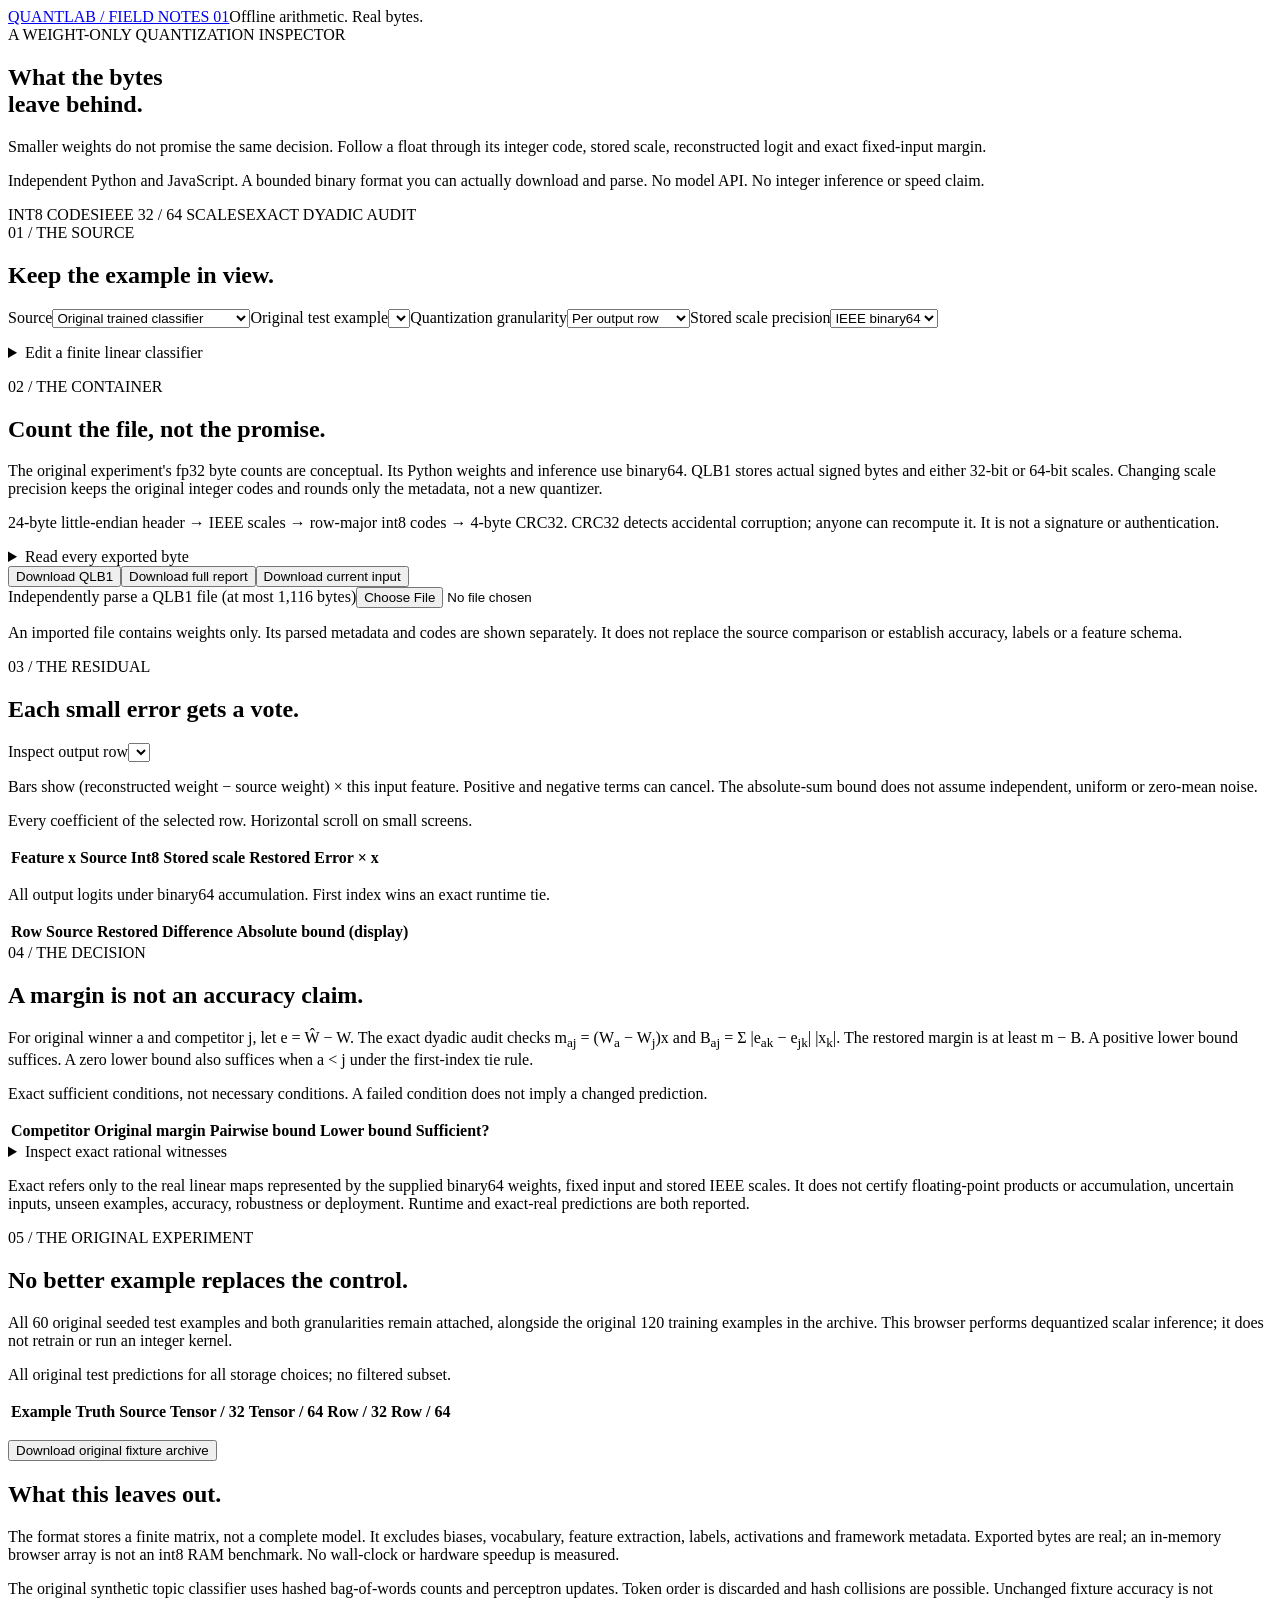
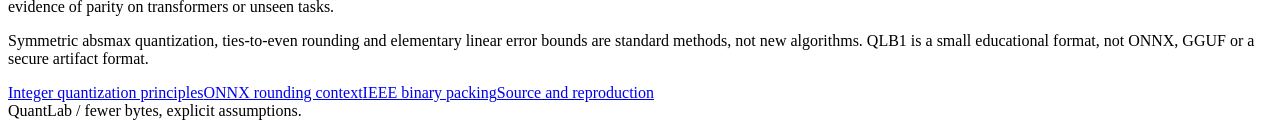
==== docs/index.html @ 5b0b062d "Add docs/index.html for packed quantization inspector" ====
<!doctype html><html lang="en"><head><meta charset="utf-8"><meta name="viewport" content="width=device-width,initial-scale=1"><title>QuantLab / What the bytes leave behind</title><meta name="description" content="Pack symmetric int8 weights, inspect real bytes and independently audit exact fixed-input linear margins."><link rel="stylesheet" href="style.css"></head><body><header><a href="https://github.com/midya8/quantlab">QUANTLAB / FIELD NOTES 01</a><span>Offline arithmetic. Real bytes.</span></header><main><section class="hero"><div class="eyebrow">A WEIGHT-ONLY QUANTIZATION INSPECTOR</div><h1>What the bytes<br>leave behind.</h1><p class="lead">Smaller weights do not promise the same decision. Follow a float through its integer code, stored scale, reconstructed logit and exact fixed-input margin.</p><p>Independent Python and JavaScript. A bounded binary format you can actually download and parse. No model API. No integer inference or speed claim.</p><div class="tags"><span>INT8 CODES</span><span>IEEE 32 / 64 SCALES</span><span>EXACT DYADIC AUDIT</span></div></section>
<section aria-labelledby="choose"><div class="sectionhead"><span>01 / THE SOURCE</span><h2 id="choose">Keep the example in view.</h2></div><div class="controls"><label>Source<select id="fixture"><option value="original">Original trained classifier</option><option value="study">Original row-magnitude study</option><option value="flip">Small-error prediction flip</option><option value="tie">Tie retained by first-index rule</option><option value="scale">Scale-storage rounding</option><option value="zero">All-zero weights</option></select></label><label id="sampleLabel">Original test example<select id="sample"></select></label><label>Quantization granularity<select id="mode"><option value="per-channel">Per output row</option><option value="per-tensor">One tensor scale</option></select></label><label>Stored scale precision<select id="bits"><option value="64">IEEE binary64</option><option value="32">IEEE binary32</option></select></label></div><p id="sourceNote"></p><details><summary>Edit a finite linear classifier</summary><p>2..8 output rows, 1..128 features; finite nonboolean values with magnitude at most 1,000,000. No bias. Inputs are parsed as binary64. Applying an invalid input clears the report and disables downloads.</p><label for="input">Weights and this input vector, JSON only</label><textarea id="input" spellcheck="false" rows="9"></textarea><button id="apply">Apply custom input</button></details><p id="status" role="status" aria-live="polite"></p></section>
<section aria-labelledby="bytes"><div class="sectionhead"><span>02 / THE CONTAINER</span><h2 id="bytes">Count the file, not the promise.</h2></div><div id="sizes" class="cards"></div><p>The original experiment's fp32 byte counts are conceptual. Its Python weights and inference use binary64. QLB1 stores actual signed bytes and either 32-bit or 64-bit scales. Changing scale precision keeps the original integer codes and rounds only the metadata, not a new quantizer.</p><div id="layout" class="layout" aria-label="Binary file byte layout"></div><p>24-byte little-endian header → IEEE scales → row-major int8 codes → 4-byte CRC32. CRC32 detects accidental corruption; anyone can recompute it. It is not a signature or authentication.</p><details><summary>Read every exported byte</summary><pre id="hex"></pre></details><div class="actions"><button id="binary" class="export">Download QLB1</button><button id="report" class="export">Download full report</button><button id="json" class="export">Download current input</button></div><div class="import"><label for="upload">Independently parse a QLB1 file (at most 1,116 bytes)</label><input id="upload" type="file" accept=".qlb,application/octet-stream"><p id="importStatus" role="status"></p><pre id="importResult"></pre><p>An imported file contains weights only. Its parsed metadata and codes are shown separately. It does not replace the source comparison or establish accuracy, labels or a feature schema.</p></div></section>
<section aria-labelledby="error"><div class="sectionhead"><span>03 / THE RESIDUAL</span><h2 id="error">Each small error gets a vote.</h2></div><label>Inspect output row<select id="row"></select></label><div id="rowSummary" class="note"></div><div id="chart" class="chart" aria-label="Signed quantization contribution chart"></div><p>Bars show (reconstructed weight − source weight) × this input feature. Positive and negative terms can cancel. The absolute-sum bound does not assume independent, uniform or zero-mean noise.</p><p class="tablecaption">Every coefficient of the selected row. Horizontal scroll on small screens.</p><div class="tablewrap"><table aria-label="Every coefficient of the selected row. Horizontal scroll on small screens."><thead><tr><th>Feature</th><th>x</th><th>Source</th><th>Int8</th><th>Stored scale</th><th>Restored</th><th>Error × x</th></tr></thead><tbody id="cells"></tbody></table></div><p class="tablecaption">All output logits under binary64 accumulation. First index wins an exact runtime tie.</p><div class="tablewrap"><table aria-label="All output logits under binary64 accumulation. First index wins an exact runtime tie."><thead><tr><th>Row</th><th>Source</th><th>Restored</th><th>Difference</th><th>Absolute bound (display)</th></tr></thead><tbody id="logits"></tbody></table></div></section>
<section aria-labelledby="margin"><div class="sectionhead"><span>04 / THE DECISION</span><h2 id="margin">A margin is not an accuracy claim.</h2></div><div id="decision" class="decision"></div><p>For original winner a and competitor j, let e = Ŵ − W. The exact dyadic audit checks m<sub>aj</sub> = (W<sub>a</sub> − W<sub>j</sub>)x and B<sub>aj</sub> = Σ |e<sub>ak</sub> − e<sub>jk</sub>| |x<sub>k</sub>|. The restored margin is at least m − B. A positive lower bound suffices. A zero lower bound also suffices when a &lt; j under the first-index tie rule.</p><p class="tablecaption">Exact sufficient conditions, not necessary conditions. A failed condition does not imply a changed prediction.</p><div class="tablewrap"><table aria-label="Exact sufficient conditions, not necessary conditions. A failed condition does not imply a changed prediction."><thead><tr><th>Competitor</th><th>Original margin</th><th>Pairwise bound</th><th>Lower bound</th><th>Sufficient?</th></tr></thead><tbody id="pairs"></tbody></table></div><details><summary>Inspect exact rational witnesses</summary><pre id="rational"></pre></details><p class="warning">Exact refers only to the real linear maps represented by the supplied binary64 weights, fixed input and stored IEEE scales. It does not certify floating-point products or accumulation, uncertain inputs, unseen examples, accuracy, robustness or deployment. Runtime and exact-real predictions are both reported.</p></section>
<section aria-labelledby="original"><div class="sectionhead"><span>05 / THE ORIGINAL EXPERIMENT</span><h2 id="original">No better example replaces the control.</h2></div><p>All 60 original seeded test examples and both granularities remain attached, alongside the original 120 training examples in the archive. This browser performs dequantized scalar inference; it does not retrain or run an integer kernel.</p><div id="originalResults" class="cards"></div><p class="tablecaption">All original test predictions for all storage choices; no filtered subset.</p><div class="tablewrap"><table aria-label="All original test predictions for all storage choices; no filtered subset."><thead><tr><th>Example</th><th>Truth</th><th>Source</th><th>Tensor / 32</th><th>Tensor / 64</th><th>Row / 32</th><th>Row / 64</th></tr></thead><tbody id="examples"></tbody></table></div><p id="studyResult"></p><button id="archive">Download original fixture archive</button></section>
<section class="limits"><h2>What this leaves out.</h2><p>The format stores a finite matrix, not a complete model. It excludes biases, vocabulary, feature extraction, labels, activations and framework metadata. Exported bytes are real; an in-memory browser array is not an int8 RAM benchmark. No wall-clock or hardware speedup is measured.</p><p>The original synthetic topic classifier uses hashed bag-of-words counts and perceptron updates. Token order is discarded and hash collisions are possible. Unchanged fixture accuracy is not evidence of parity on transformers or unseen tasks.</p><p>Symmetric absmax quantization, ties-to-even rounding and elementary linear error bounds are standard methods, not new algorithms. QLB1 is a small educational format, not ONNX, GGUF or a secure artifact format.</p><nav><a href="https://ar5iv.labs.arxiv.org/html/2004.09602">Integer quantization principles</a><a href="https://onnx.ai/onnx/operators/onnx__QuantizeLinear.html">ONNX rounding context</a><a href="https://docs.python.org/3/library/struct.html">IEEE binary packing</a><a href="https://github.com/midya8/quantlab">Source and reproduction</a></nav></section></main><footer>QuantLab / fewer bytes, explicit assumptions.</footer><script src="data.js"></script><script src="quant.js"></script><script src="app.js"></script></body></html>
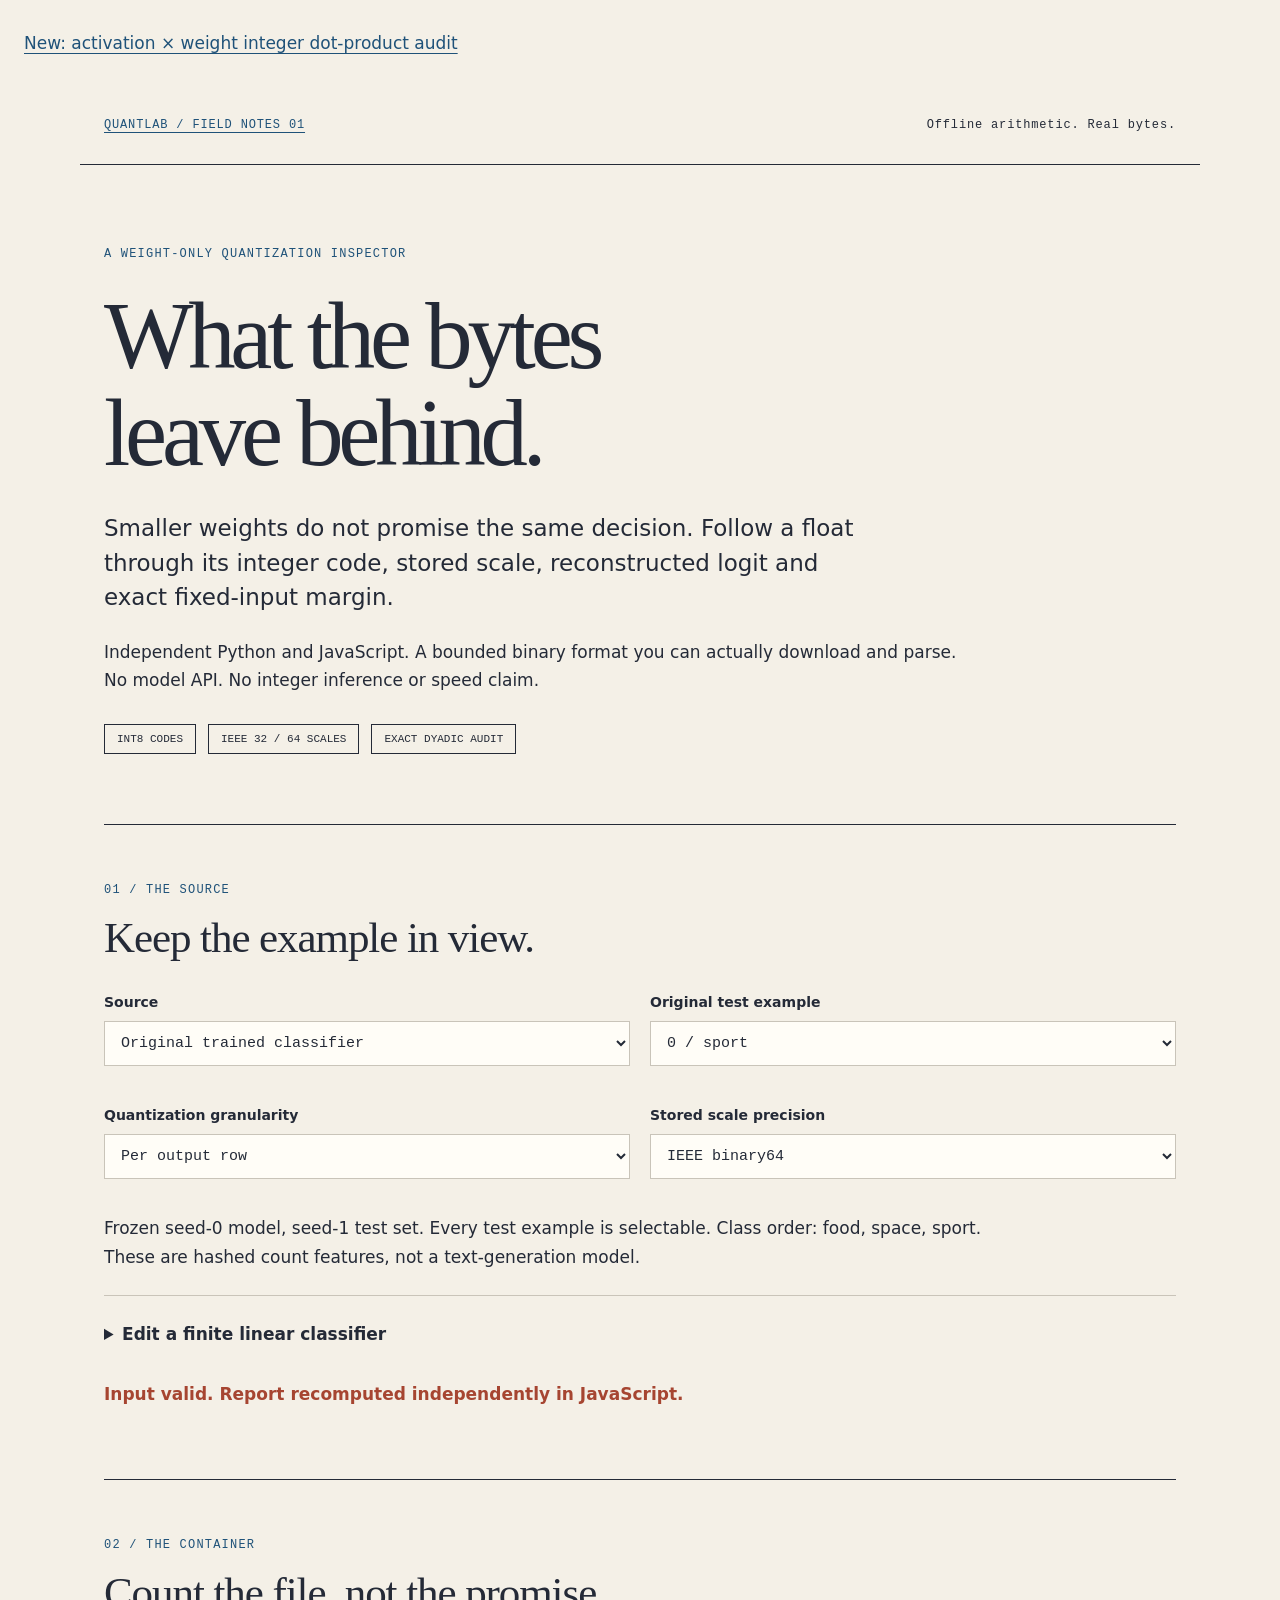
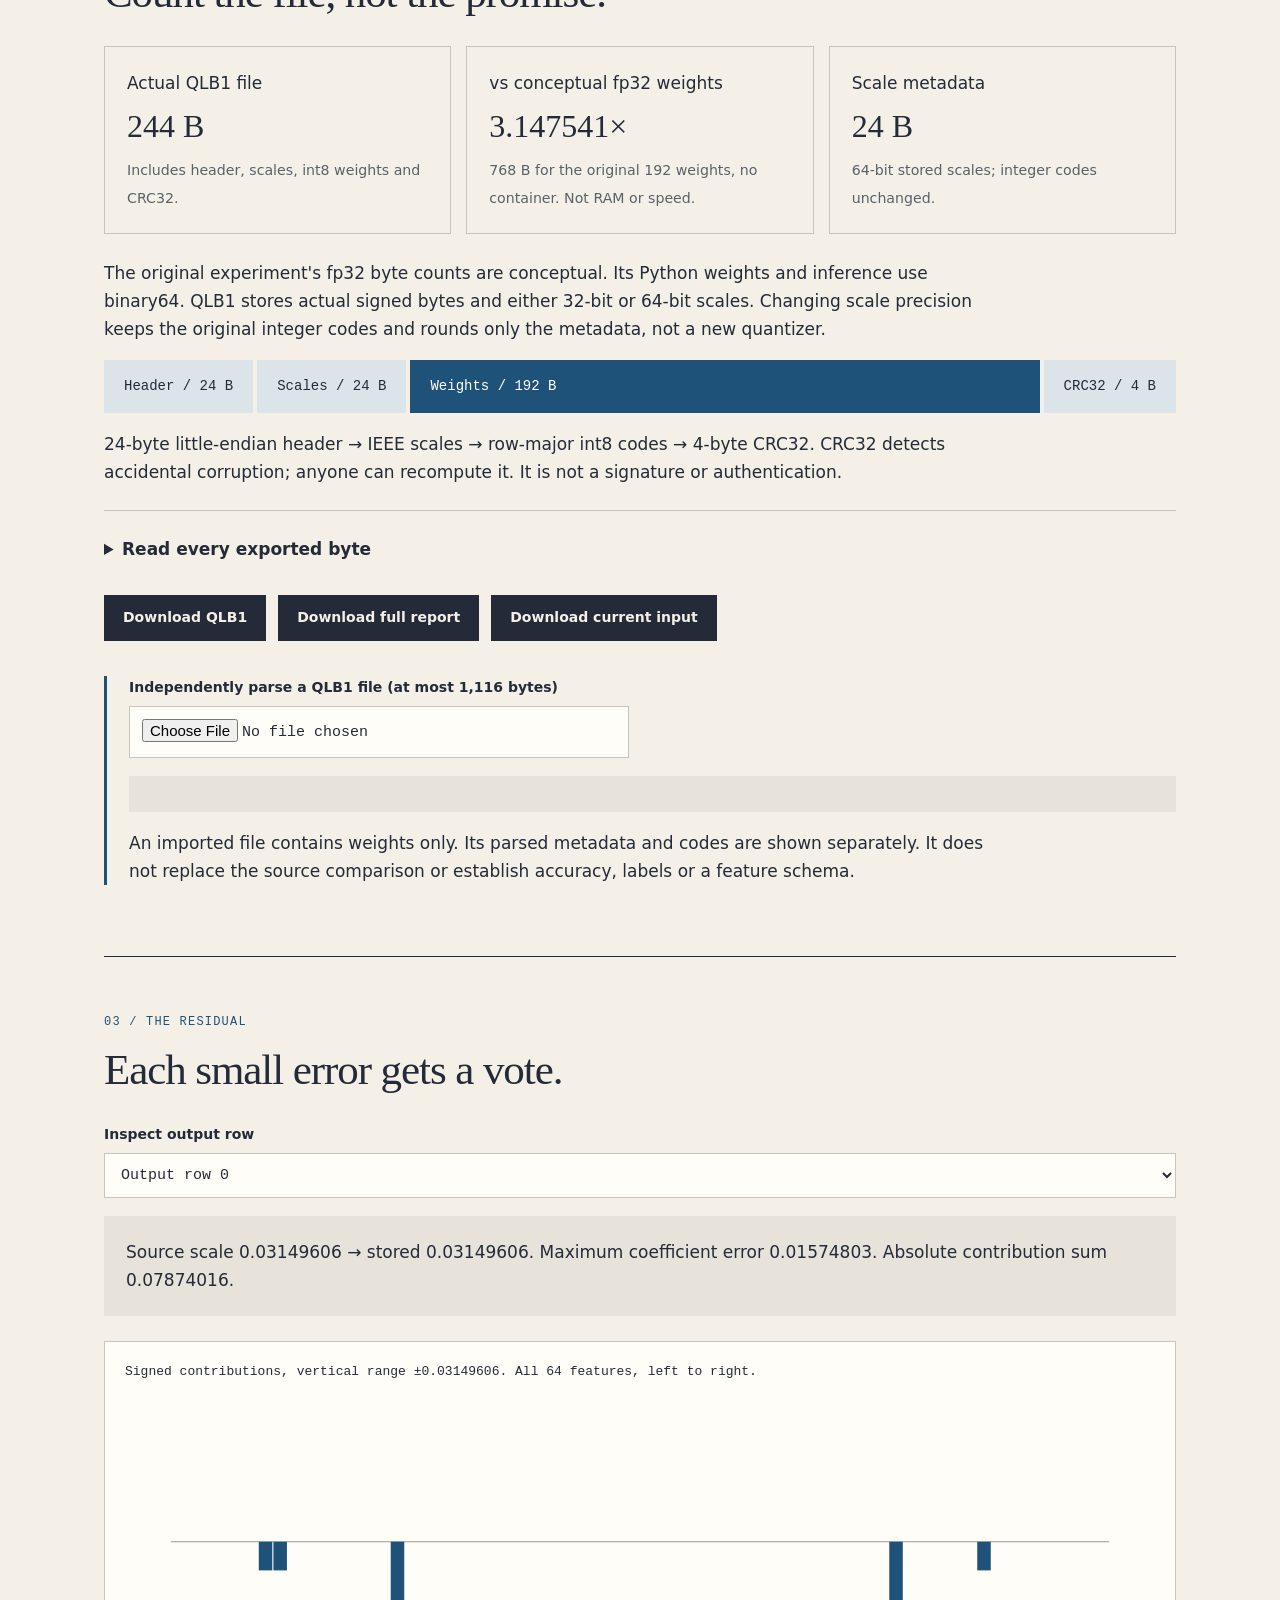
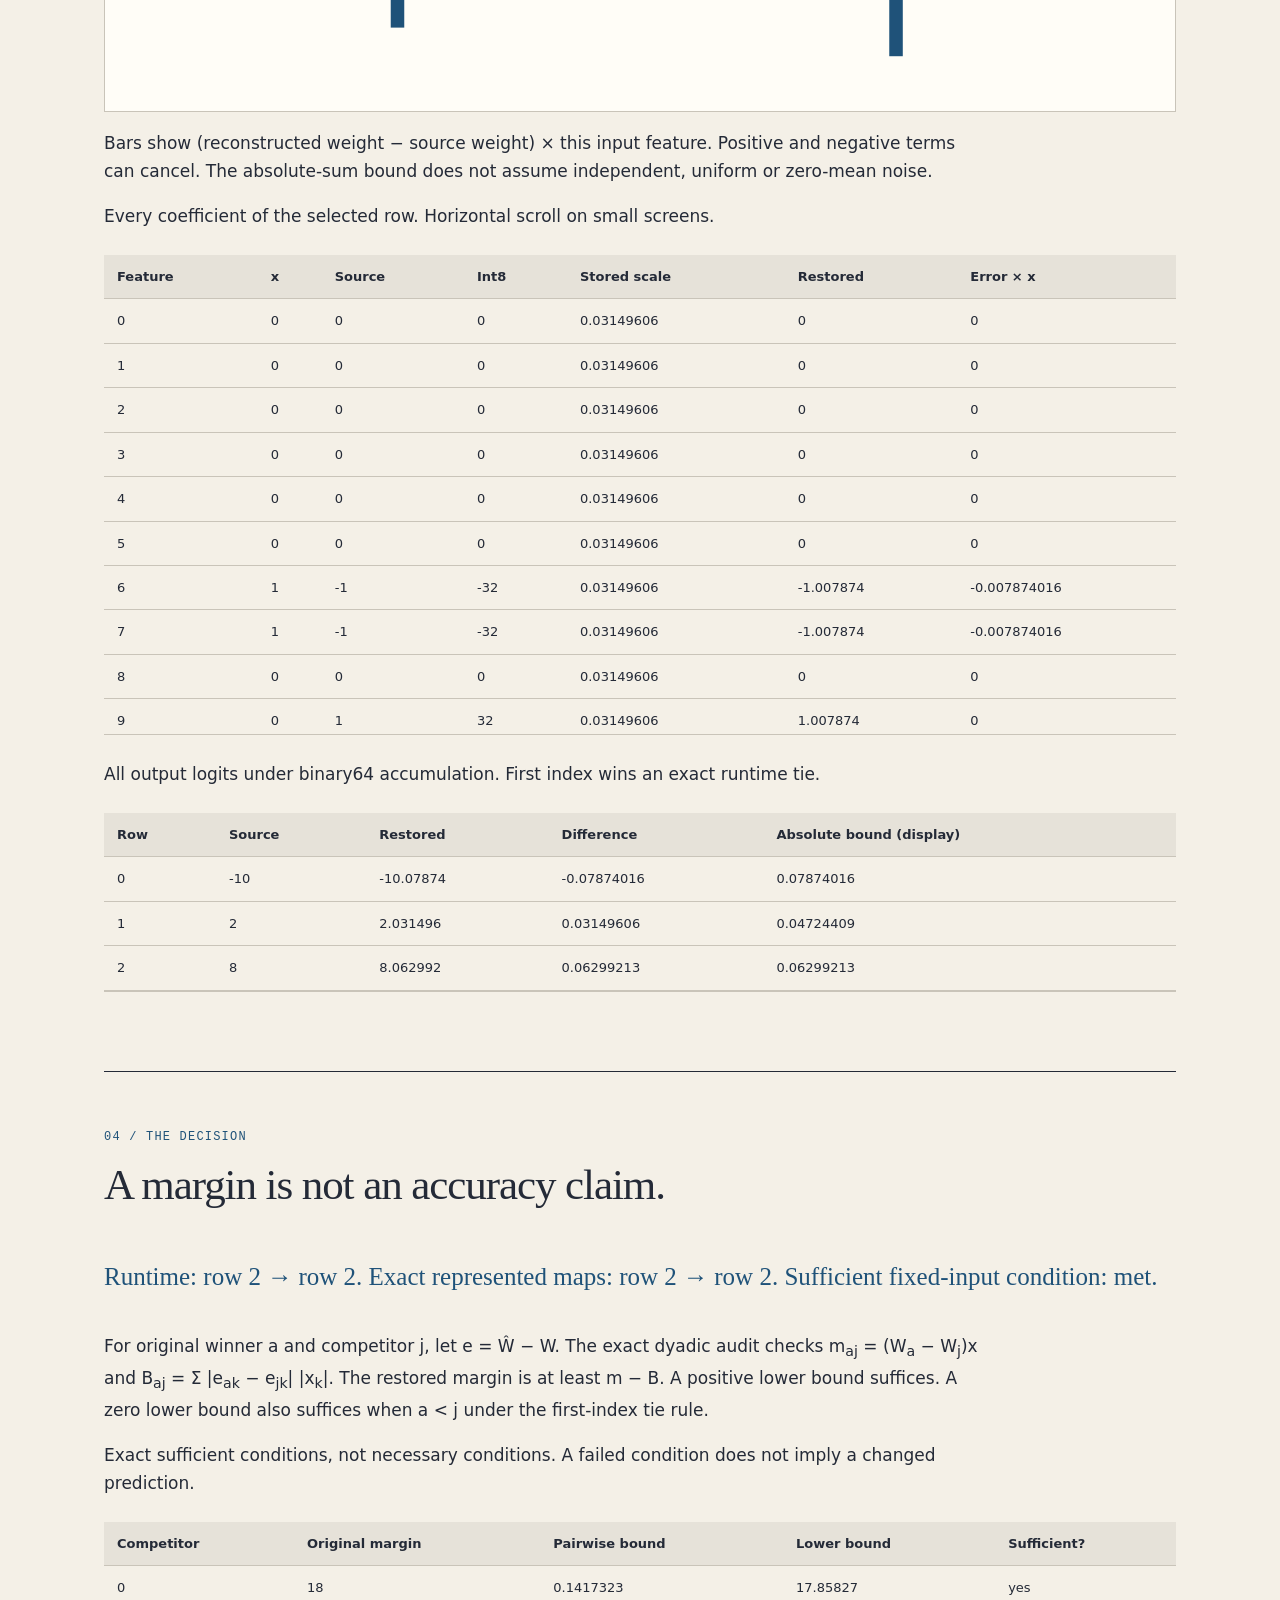
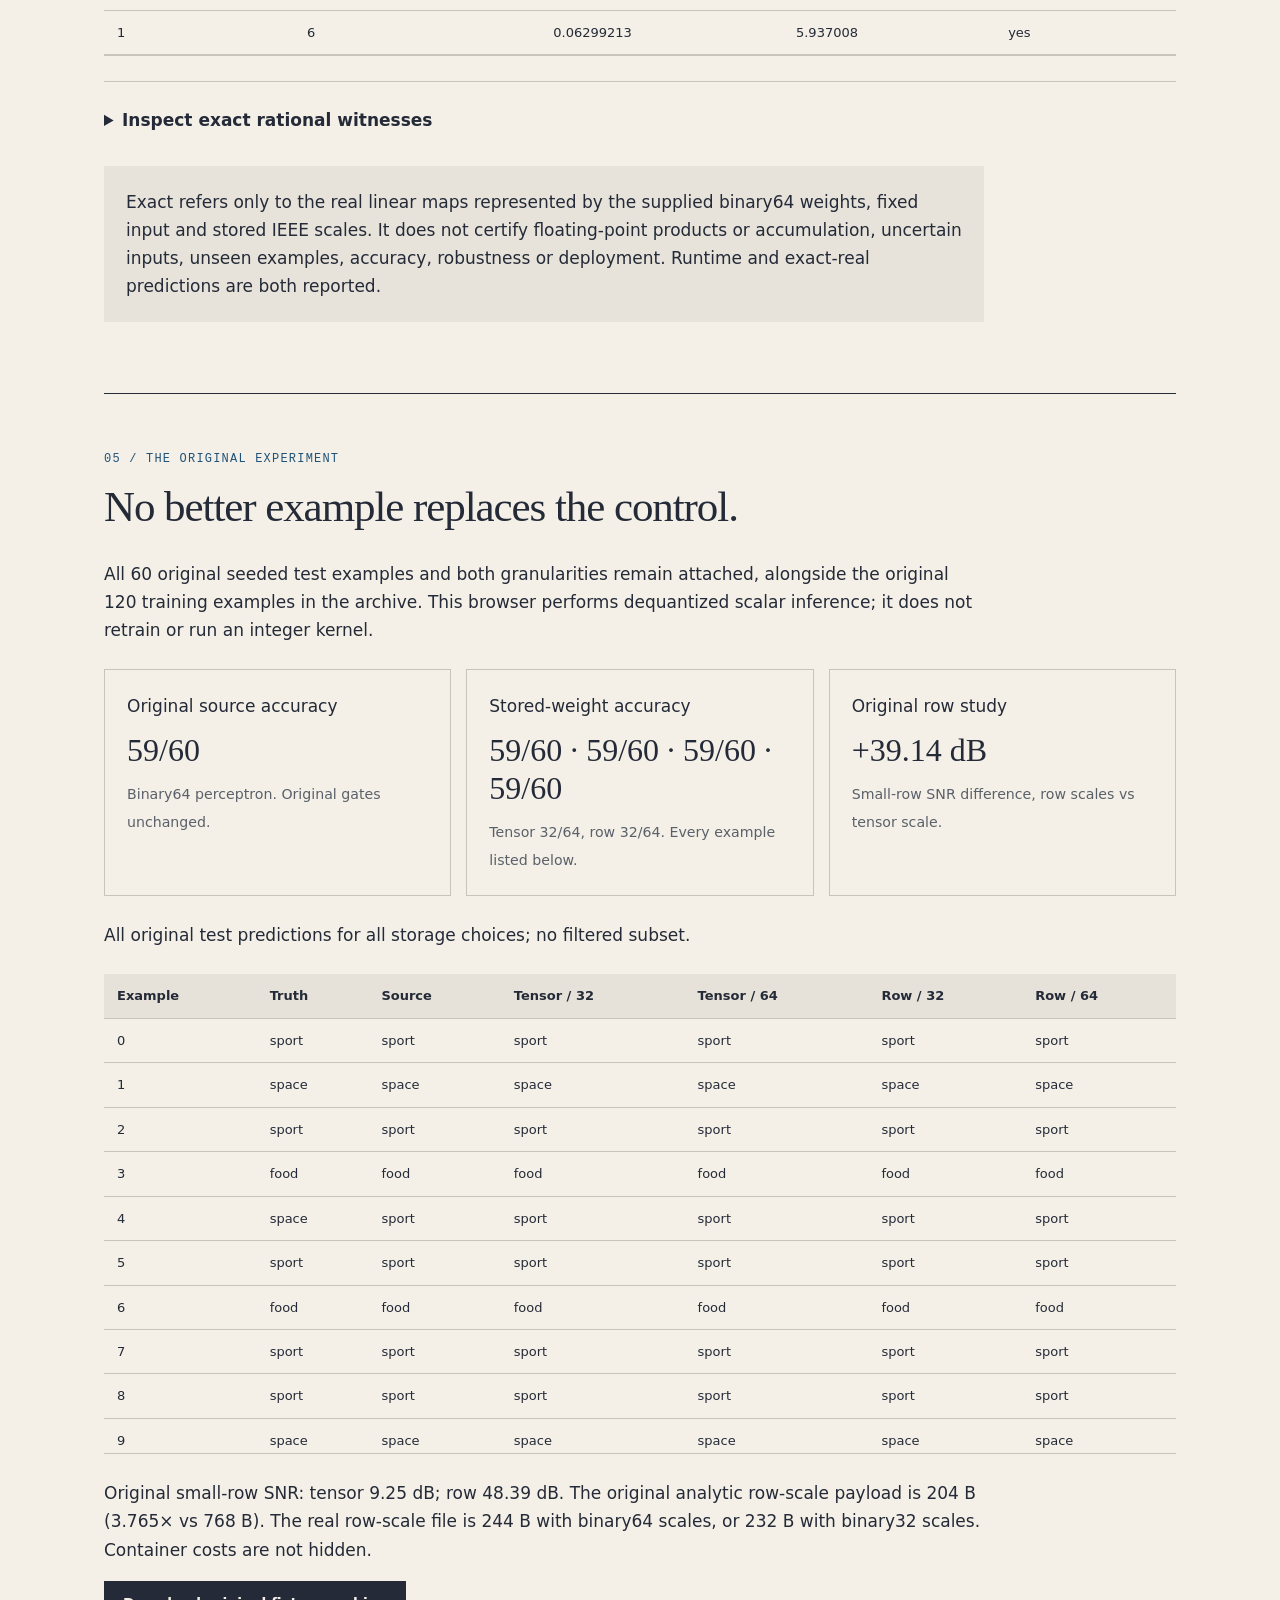
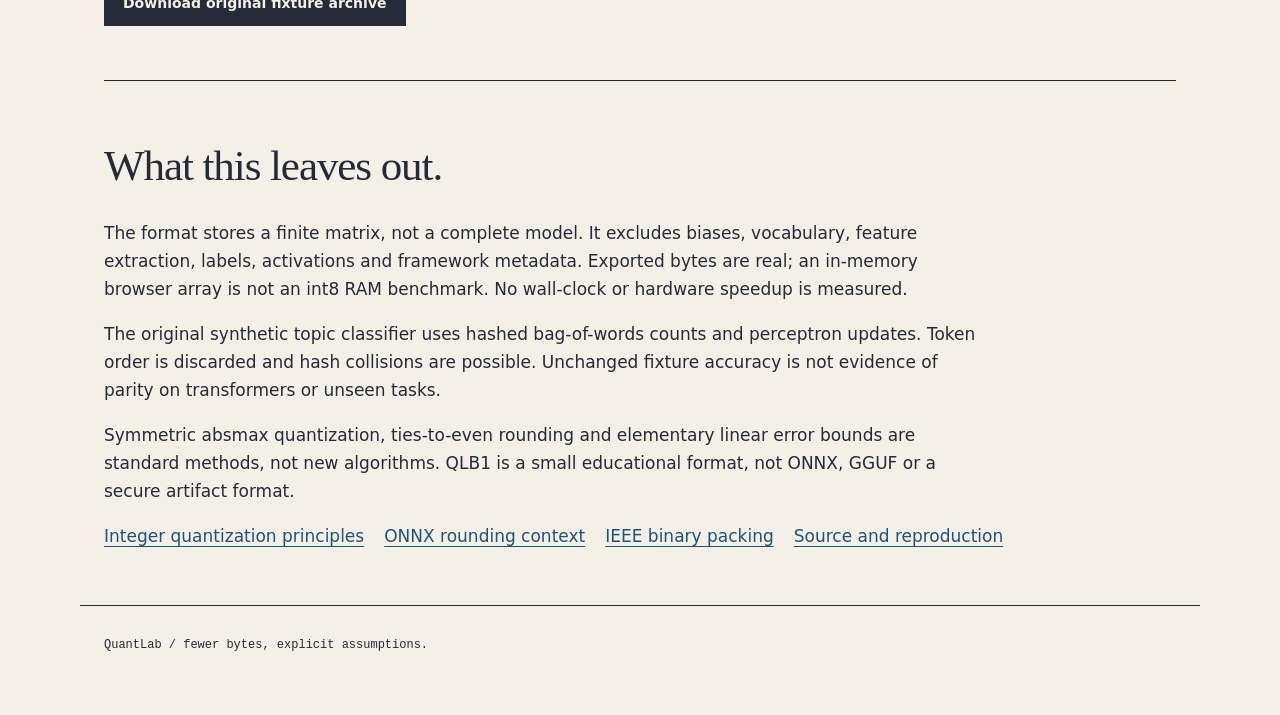
==== commit 1787e797: "QuantLab: activation integer dot-product audit docs/index.html" ====
--- a/docs/index.html
+++ b/docs/index.html
@@ -1,4 +1,5 @@
-<!doctype html><html lang="en"><head><meta charset="utf-8"><meta name="viewport" content="width=device-width,initial-scale=1"><title>QuantLab / What the bytes leave behind</title><meta name="description" content="Pack symmetric int8 weights, inspect real bytes and independently audit exact fixed-input linear margins."><link rel="stylesheet" href="style.css"></head><body><header><a href="https://github.com/midya8/quantlab">QUANTLAB / FIELD NOTES 01</a><span>Offline arithmetic. Real bytes.</span></header><main><section class="hero"><div class="eyebrow">A WEIGHT-ONLY QUANTIZATION INSPECTOR</div><h1>What the bytes<br>leave behind.</h1><p class="lead">Smaller weights do not promise the same decision. Follow a float through its integer code, stored scale, reconstructed logit and exact fixed-input margin.</p><p>Independent Python and JavaScript. A bounded binary format you can actually download and parse. No model API. No integer inference or speed claim.</p><div class="tags"><span>INT8 CODES</span><span>IEEE 32 / 64 SCALES</span><span>EXACT DYADIC AUDIT</span></div></section>
+<!doctype html><html lang="en"><head><meta charset="utf-8"><meta name="viewport" content="width=device-width,initial-scale=1"><title>QuantLab / What the bytes leave behind</title><meta name="description" content="Pack symmetric int8 weights, inspect real bytes and independently audit exact fixed-input linear margins."><link rel="stylesheet" href="style.css"></head><body>
+<p style="padding:12px 24px"><a href="integer.html">New: activation × weight integer dot-product audit</a></p><header><a href="https://github.com/midya8/quantlab">QUANTLAB / FIELD NOTES 01</a><span>Offline arithmetic. Real bytes.</span></header><main><section class="hero"><div class="eyebrow">A WEIGHT-ONLY QUANTIZATION INSPECTOR</div><h1>What the bytes<br>leave behind.</h1><p class="lead">Smaller weights do not promise the same decision. Follow a float through its integer code, stored scale, reconstructed logit and exact fixed-input margin.</p><p>Independent Python and JavaScript. A bounded binary format you can actually download and parse. No model API. No integer inference or speed claim.</p><div class="tags"><span>INT8 CODES</span><span>IEEE 32 / 64 SCALES</span><span>EXACT DYADIC AUDIT</span></div></section>
 <section aria-labelledby="choose"><div class="sectionhead"><span>01 / THE SOURCE</span><h2 id="choose">Keep the example in view.</h2></div><div class="controls"><label>Source<select id="fixture"><option value="original">Original trained classifier</option><option value="study">Original row-magnitude study</option><option value="flip">Small-error prediction flip</option><option value="tie">Tie retained by first-index rule</option><option value="scale">Scale-storage rounding</option><option value="zero">All-zero weights</option></select></label><label id="sampleLabel">Original test example<select id="sample"></select></label><label>Quantization granularity<select id="mode"><option value="per-channel">Per output row</option><option value="per-tensor">One tensor scale</option></select></label><label>Stored scale precision<select id="bits"><option value="64">IEEE binary64</option><option value="32">IEEE binary32</option></select></label></div><p id="sourceNote"></p><details><summary>Edit a finite linear classifier</summary><p>2..8 output rows, 1..128 features; finite nonboolean values with magnitude at most 1,000,000. No bias. Inputs are parsed as binary64. Applying an invalid input clears the report and disables downloads.</p><label for="input">Weights and this input vector, JSON only</label><textarea id="input" spellcheck="false" rows="9"></textarea><button id="apply">Apply custom input</button></details><p id="status" role="status" aria-live="polite"></p></section>
 <section aria-labelledby="bytes"><div class="sectionhead"><span>02 / THE CONTAINER</span><h2 id="bytes">Count the file, not the promise.</h2></div><div id="sizes" class="cards"></div><p>The original experiment's fp32 byte counts are conceptual. Its Python weights and inference use binary64. QLB1 stores actual signed bytes and either 32-bit or 64-bit scales. Changing scale precision keeps the original integer codes and rounds only the metadata, not a new quantizer.</p><div id="layout" class="layout" aria-label="Binary file byte layout"></div><p>24-byte little-endian header → IEEE scales → row-major int8 codes → 4-byte CRC32. CRC32 detects accidental corruption; anyone can recompute it. It is not a signature or authentication.</p><details><summary>Read every exported byte</summary><pre id="hex"></pre></details><div class="actions"><button id="binary" class="export">Download QLB1</button><button id="report" class="export">Download full report</button><button id="json" class="export">Download current input</button></div><div class="import"><label for="upload">Independently parse a QLB1 file (at most 1,116 bytes)</label><input id="upload" type="file" accept=".qlb,application/octet-stream"><p id="importStatus" role="status"></p><pre id="importResult"></pre><p>An imported file contains weights only. Its parsed metadata and codes are shown separately. It does not replace the source comparison or establish accuracy, labels or a feature schema.</p></div></section>
 <section aria-labelledby="error"><div class="sectionhead"><span>03 / THE RESIDUAL</span><h2 id="error">Each small error gets a vote.</h2></div><label>Inspect output row<select id="row"></select></label><div id="rowSummary" class="note"></div><div id="chart" class="chart" aria-label="Signed quantization contribution chart"></div><p>Bars show (reconstructed weight − source weight) × this input feature. Positive and negative terms can cancel. The absolute-sum bound does not assume independent, uniform or zero-mean noise.</p><p class="tablecaption">Every coefficient of the selected row. Horizontal scroll on small screens.</p><div class="tablewrap"><table aria-label="Every coefficient of the selected row. Horizontal scroll on small screens."><thead><tr><th>Feature</th><th>x</th><th>Source</th><th>Int8</th><th>Stored scale</th><th>Restored</th><th>Error × x</th></tr></thead><tbody id="cells"></tbody></table></div><p class="tablecaption">All output logits under binary64 accumulation. First index wins an exact runtime tie.</p><div class="tablewrap"><table aria-label="All output logits under binary64 accumulation. First index wins an exact runtime tie."><thead><tr><th>Row</th><th>Source</th><th>Restored</th><th>Difference</th><th>Absolute bound (display)</th></tr></thead><tbody id="logits"></tbody></table></div></section>
--- a/docs/style.css
+++ b/docs/style.css
@@ -0,0 +1,2 @@
+:root{--paper:#f4f0e7;--ink:#242a37;--blue:#1f5279;--red:#a64531;--line:#c9c4b9;--muted:#5a6069}*{box-sizing:border-box}body{margin:0;color:var(--ink);background:var(--paper);font:17px/1.65 system-ui,sans-serif}header,main,footer{max-width:1120px;margin:auto}header{display:flex;justify-content:space-between;gap:20px;padding:30px 24px;border-bottom:1px solid var(--ink);font:12px/1.5 monospace;letter-spacing:.07em}a{color:var(--blue);text-underline-offset:4px}main{padding:0 24px}.hero{padding:80px 0 70px;max-width:920px}.eyebrow,.sectionhead>span{font:12px/1.5 monospace;letter-spacing:.1em;color:var(--blue)}h1{font:clamp(54px,7.4vw,100px)/1.02 Georgia,serif;font-weight:400;letter-spacing:-.055em;margin:25px 0 30px}h2{font:clamp(30px,4vw,43px)/1.16 Georgia,serif;font-weight:400;margin:12px 0 28px;letter-spacing:-.025em}p{max-width:880px}.lead{font-size:23px;line-height:1.5;max-width:760px}.tags{display:flex;gap:12px;flex-wrap:wrap;margin-top:30px}.tags span{border:1px solid var(--ink);padding:6px 12px;font:11px/1.5 monospace}section:not(.hero){border-top:1px solid var(--ink);padding:48px 0 54px}.controls{display:grid;grid-template-columns:repeat(2,1fr);gap:20px}label{display:block;font-size:14px;font-weight:650;max-width:100%}select,textarea,input{display:block;width:100%;margin:7px 0 18px;border:1px solid var(--line);border-radius:0;padding:12px;background:#fffdf7;color:var(--ink);font:15px/1.5 monospace;max-width:100%}textarea{resize:vertical;min-height:200px}button{font:600 14px/1.4 system-ui,sans-serif;border:1px solid var(--ink);border-radius:0;padding:12px 18px;background:var(--ink);color:var(--paper);cursor:pointer;max-width:100%;white-space:normal}button:hover{background:var(--blue)}button:disabled{opacity:.4;cursor:not-allowed}button:focus-visible,select:focus-visible,textarea:focus-visible,a:focus-visible,input:focus-visible,summary:focus-visible{outline:3px solid #a64531;outline-offset:4px}.cards{display:grid;grid-template-columns:repeat(3,1fr);gap:15px;margin:25px 0}.card{border:1px solid var(--line);padding:22px}.card strong{font:32px/1.2 Georgia,serif;display:block;margin:10px 0}.card small{color:var(--muted)}.layout{display:flex;flex-wrap:wrap;gap:4px}.layout span{padding:16px 20px;background:#dbe5e9;font:14px/1.5 monospace}.layout span:nth-child(3){background:var(--blue);color:white;flex:1}details{margin:24px 0;border-top:1px solid var(--line);padding-top:16px}summary{cursor:pointer;font-weight:650}.actions{display:flex;flex-wrap:wrap;gap:12px}.import{border-left:3px solid var(--blue);padding-left:22px;margin-top:35px}.import input{max-width:500px}pre{font:12px/1.65 monospace;overflow:auto;max-height:400px;white-space:pre;max-width:100%;background:#e7e3db;padding:18px}.tablewrap{width:100%;overflow:auto;margin:25px 0;max-height:480px;border-bottom:1px solid var(--line)}table{border-collapse:collapse;width:100%;font-size:13px;text-align:left;font-variant-numeric:tabular-nums}caption{text-align:left;padding-bottom:14px;font-size:15px;color:var(--muted)}td,th{padding:11px 13px;border-bottom:1px solid var(--line);white-space:nowrap}th{background:#e6e2d9;position:sticky;top:0}.note,.warning{padding:22px;background:#e7e3db}.decision{font:25px/1.5 Georgia,serif;color:var(--blue);padding:20px 0}.chart{border:1px solid var(--line);background:#fffdf7;margin-top:25px;padding:20px;overflow:hidden}.chart svg{display:block;width:100%;height:auto}.chart text{font:13px monospace;fill:var(--muted)}.limits nav{display:flex;gap:20px;flex-wrap:wrap}#status{color:var(--red);font-weight:650;min-height:1.6em}footer{border-top:1px solid var(--ink);padding:30px 24px 60px;font:12px/1.5 monospace}@media(max-width:650px){body{font-size:16px}header{display:block}header span{display:block;margin-top:10px}main{padding:0 20px}.hero{padding:48px 0}.lead{font-size:20px}.controls,.cards{grid-template-columns:1fr}.card{padding:18px}.card strong{font-size:30px}section:not(.hero){padding:35px 0}.layout{display:grid;grid-template-columns:1fr 1fr}.layout span{padding:14px 10px;font-size:12px}.actions{display:grid;grid-template-columns:1fr}button{width:100%}.import{padding-left:14px}.chart{padding:8px}td,th{padding:10px}.note,.warning{padding:18px}}
+summary{min-height:44px;padding:8px 0}#upload{min-height:48px}.chart p{font:13px/1.5 monospace;margin:0 0 12px;overflow-wrap:anywhere}
